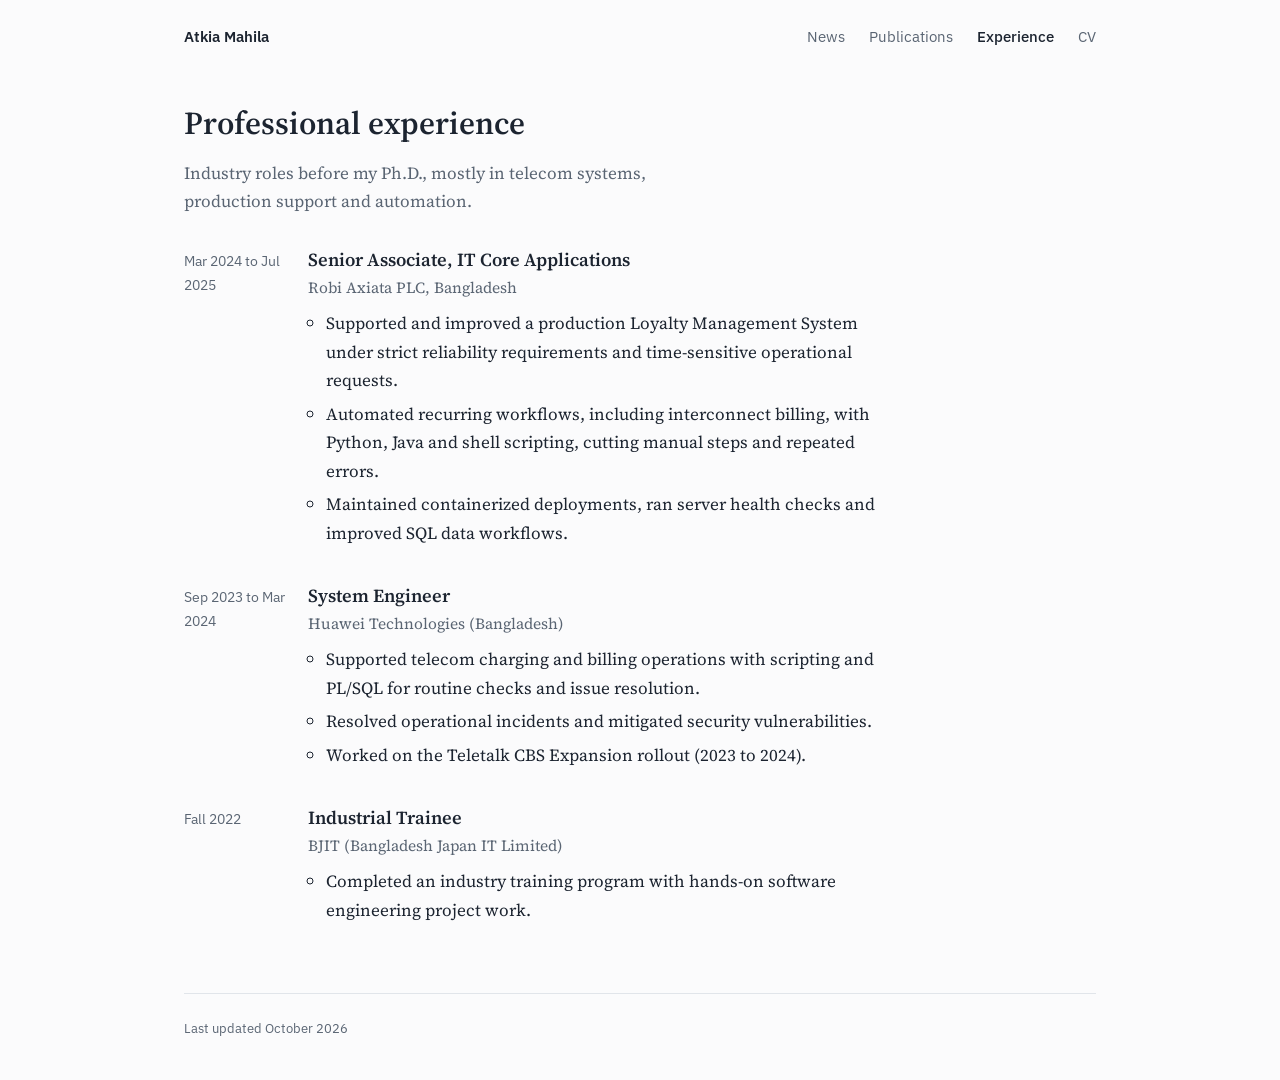
==== experience.html @ 1917e538 "Initial files added" ====
<!DOCTYPE html>
<html lang="en">
<head>
  <meta charset="utf-8">
  <meta name="viewport" content="width=device-width, initial-scale=1">
  <title>Professional experience | Atkia Mahila</title>
  <meta name="description" content="Professional experience of Atkia Mahila.">
  <link rel="icon" href="data:image/svg+xml,<svg xmlns='http://www.w3.org/2000/svg' viewBox='0 0 64 64'><rect width='64' height='64' rx='10' fill='%232B5C8A'/><text x='32' y='42' font-family='Georgia,serif' font-size='28' fill='white' text-anchor='middle'>AM</text></svg>">
  <link rel="preconnect" href="https://fonts.googleapis.com">
  <link rel="preconnect" href="https://fonts.gstatic.com" crossorigin>
  <link href="https://fonts.googleapis.com/css2?family=IBM+Plex+Sans:wght@400;500;600&family=Source+Serif+4:ital,opsz,wght@0,8..60,400;0,8..60,600;1,8..60,400&display=swap" rel="stylesheet">
  <link rel="stylesheet" href="assets/style.css">
</head>
<body>
<div class="wrap">

<header class="topbar">
  <a class="home" href="index.html">Atkia Mahila</a>
  <nav aria-label="Main">
    <a href="index.html#news">News</a>
    <a href="index.html#publications">Publications</a>
    <a href="experience.html" aria-current="page">Experience</a>
    <a href="assets/Atkia_Mahila_CV.pdf">CV</a>
  </nav>
</header>

<main>
  <h1 class="page-title">Professional experience</h1>
  <p class="page-lede">Industry roles before my Ph.D., mostly in telecom systems, production support and automation.</p>

  <ul class="dated timeline">
    <li>
      <span class="when">Mar 2024 to Jul 2025</span>
      <div>
        <h3>Senior Associate, IT Core Applications</h3>
        <p class="org">Robi Axiata PLC, Bangladesh</p>
        <ul>
          <li>Supported and improved a production Loyalty Management System under strict reliability requirements and time-sensitive operational requests.</li>
          <li>Automated recurring workflows, including interconnect billing, with Python, Java and shell scripting, cutting manual steps and repeated errors.</li>
          <li>Maintained containerized deployments, ran server health checks and improved SQL data workflows.</li>
        </ul>
      </div>
    </li>
    <li>
      <span class="when">Sep 2023 to Mar 2024</span>
      <div>
        <h3>System Engineer</h3>
        <p class="org">Huawei Technologies (Bangladesh)</p>
        <ul>
          <li>Supported telecom charging and billing operations with scripting and PL/SQL for routine checks and issue resolution.</li>
          <li>Resolved operational incidents and mitigated security vulnerabilities.</li>
          <li>Worked on the Teletalk CBS Expansion rollout (2023 to 2024).</li>
        </ul>
      </div>
    </li>
    <li>
      <span class="when">Fall 2022</span>
      <div>
        <h3>Industrial Trainee</h3>
        <p class="org">BJIT (Bangladesh Japan IT Limited)</p>
        <ul>
          <li>Completed an industry training program with hands-on software engineering project work.</li>
        </ul>
      </div>
    </li>
  </ul>
</main>

<footer class="site-footer">Last updated October 2026</footer>
</div>
</body>
</html>
---- assets/style.css ----
:root {
  --bg: #FBFBFC;
  --ink: #1C2430;
  --muted: #5A6573;
  --rule: #E1E5EA;
  --rule-strong: #B9C2CC;
  --accent: #2B5C8A;
  --accent-soft: #EEF3F8;
  --serif: "Source Serif 4", Georgia, "Times New Roman", serif;
  --sans: "IBM Plex Sans", system-ui, -apple-system, "Segoe UI", Roboto, sans-serif;
}
@media (prefers-color-scheme: dark) {
  :root {
    --bg: #14181E; --ink: #E4E8EE; --muted: #9AA4B1; --rule: #29303A;
    --rule-strong: #46505C; --accent: #8CB6E0; --accent-soft: #1C2633;
  }
}

* { box-sizing: border-box; }
html { scroll-behavior: smooth; scroll-padding-top: 1.5rem; }
@media (prefers-reduced-motion: reduce) { html { scroll-behavior: auto; } }

body {
  margin: 0; background: var(--bg); color: var(--ink);
  font-family: var(--serif); font-size: 1.0625rem; line-height: 1.68;
  -webkit-font-smoothing: antialiased;
}
a { color: var(--accent); text-decoration: none; }
a:hover { text-decoration: underline; text-underline-offset: 3px; }
a:focus-visible, summary:focus-visible { outline: 2px solid var(--accent); outline-offset: 3px; border-radius: 2px; }

.wrap { max-width: 960px; margin: 0 auto; padding: 0 1.5rem; }

/* Top bar */
.topbar { display: flex; justify-content: space-between; align-items: baseline; gap: 1rem; padding-top: 1.5rem; font-family: var(--sans); font-size: 0.9375rem; }
.topbar .home { color: var(--ink); font-weight: 600; }
.topbar nav { display: flex; gap: 0.25rem 1.5rem; flex-wrap: wrap; }
.topbar nav a { color: var(--muted); }
.topbar nav a:hover, .topbar nav a[aria-current="page"] { color: var(--ink); }
.topbar nav a[aria-current="page"] { font-weight: 500; }

/* Hero: photo + icons left, about right */
.hero { display: grid; grid-template-columns: 220px minmax(0, 1fr); gap: 3.5rem; padding: 3rem 0 1rem; }
.photo { width: 220px; aspect-ratio: 3 / 4; object-fit: cover; border-radius: 8px; display: block; }

.icons { display: flex; gap: 0.5rem; margin-top: 1rem; list-style: none; padding: 0; }
.icons a {
  display: grid; place-items: center; width: 38px; height: 38px;
  border-radius: 50%; border: 1px solid var(--rule); color: var(--muted);
  transition: color .15s, border-color .15s, background-color .15s;
}
.icons a:hover { color: var(--accent); border-color: var(--accent); background: var(--accent-soft); text-decoration: none; }
.icons svg { width: 18px; height: 18px; }
@media (prefers-reduced-motion: reduce) { .icons a { transition: none; } }

.intro h1 { font-size: 2.25rem; line-height: 1.15; font-weight: 600; margin: 0 0 0.35rem; }
.intro .role { font-family: var(--sans); font-size: 0.9688rem; color: var(--muted); margin: 0 0 1.5rem; line-height: 1.5; }
.intro p { margin: 0 0 1rem; max-width: 66ch; }
.interests { color: var(--muted); }
.interests strong { color: var(--ink); font-weight: 600; }

/* Quote */
.quote-block { text-align: center; padding: 2.5rem 0 1rem; }
.ornament { display: flex; align-items: center; justify-content: center; gap: 1rem; font-size: 1.15rem; margin-bottom: 1.25rem; }
.ornament::before, .ornament::after { content: ""; height: 1px; width: min(120px, 20vw); background: var(--rule-strong); }
.quote-block blockquote { margin: 0 auto; max-width: 34em; }
.quote-block p {
  font-style: italic; font-size: 1.375rem; line-height: 1.5; margin: 0 0 0.85rem;
  text-wrap: balance;
}
.quote-block footer { font-family: var(--sans); font-size: 0.875rem; color: var(--muted); }

/* Sections */
.section { margin-top: 3.25rem; }
.section h2 { font-size: 1.5rem; font-weight: 600; line-height: 1.25; margin: 0 0 1.25rem; padding-bottom: 0.5rem; border-bottom: 1px solid var(--rule); }

/* News + timeline: shared date column */
.dated { list-style: none; padding: 0; margin: 0; }
.dated > li { display: grid; grid-template-columns: 6.5rem minmax(0, 1fr); gap: 1.25rem; }
.dated > li + li { margin-top: 0.8rem; }
.dated .when { font-family: var(--sans); font-size: 0.875rem; color: var(--muted); padding-top: 0.15rem; }

/* Publications */
.pub { display: grid; grid-template-columns: 6.5rem minmax(0, 1fr); gap: 1.25rem; }
.pub + .pub { margin-top: 1.75rem; }
.venue {
  font-family: var(--sans); font-size: 0.8125rem; font-weight: 500; color: var(--accent);
  border: 1px solid var(--accent); border-radius: 3px; padding: 0.2rem 0.45rem;
  text-align: center; align-self: start; margin-top: 0.2rem;
}
.pub .title { font-weight: 600; margin: 0 0 0.2rem; line-height: 1.4; }
.pub .authors, .pub .where { margin: 0; font-size: 0.9688rem; color: var(--muted); }
.pub .authors .me { color: var(--ink); font-weight: 600; }
.pub .where em { color: var(--ink); }
.pub .actions { font-family: var(--sans); font-size: 0.875rem; margin-top: 0.45rem; display: flex; gap: 1.1rem; flex-wrap: wrap; align-items: baseline; }
.pub .actions .soon { color: var(--muted); }
.pub details summary { cursor: pointer; color: var(--accent); list-style: none; }
.pub details summary::-webkit-details-marker { display: none; }
.pub details[open] summary { color: var(--ink); }
.pub pre { margin: 0.6rem 0 0; padding: 0.85rem 1rem; background: var(--accent-soft); border-radius: 4px; font-size: 0.8125rem; line-height: 1.5; overflow-x: auto; }

/* Experience page */
.page-title { font-size: 2rem; font-weight: 600; margin: 3rem 0 0.5rem; }
.page-lede { color: var(--muted); margin: 0 0 2rem; max-width: 60ch; }
.timeline > li + li { margin-top: 2rem; }
.timeline h3 { font-size: 1.15rem; font-weight: 600; margin: 0 0 0.15rem; line-height: 1.35; }
.timeline .org { margin: 0; color: var(--muted); font-size: 0.9688rem; }
.timeline ul { margin: 0.5rem 0 0; padding-left: 1.1rem; max-width: 66ch; }
.timeline ul li { margin-bottom: 0.3rem; }

/* Footer */
.site-footer { margin-top: 4rem; padding: 1.5rem 0 2.5rem; border-top: 1px solid var(--rule); font-family: var(--sans); font-size: 0.8125rem; color: var(--muted); }

/* Small screens */
@media (max-width: 760px) {
  .hero { grid-template-columns: 1fr; gap: 1.75rem; padding-top: 2rem; }
  .profile { display: flex; flex-direction: column; align-items: center; }
  .photo { width: 180px; }
  .intro h1 { font-size: 1.875rem; }
  .quote-block p { font-size: 1.2rem; }
}
@media (max-width: 520px) {
  .topbar { flex-direction: column; gap: 0.5rem; }
  .topbar nav { gap: 0.25rem 1.1rem; font-size: 0.875rem; }
  .pub, .dated > li { grid-template-columns: 1fr; gap: 0.35rem; }
  .venue { justify-self: start; }
}
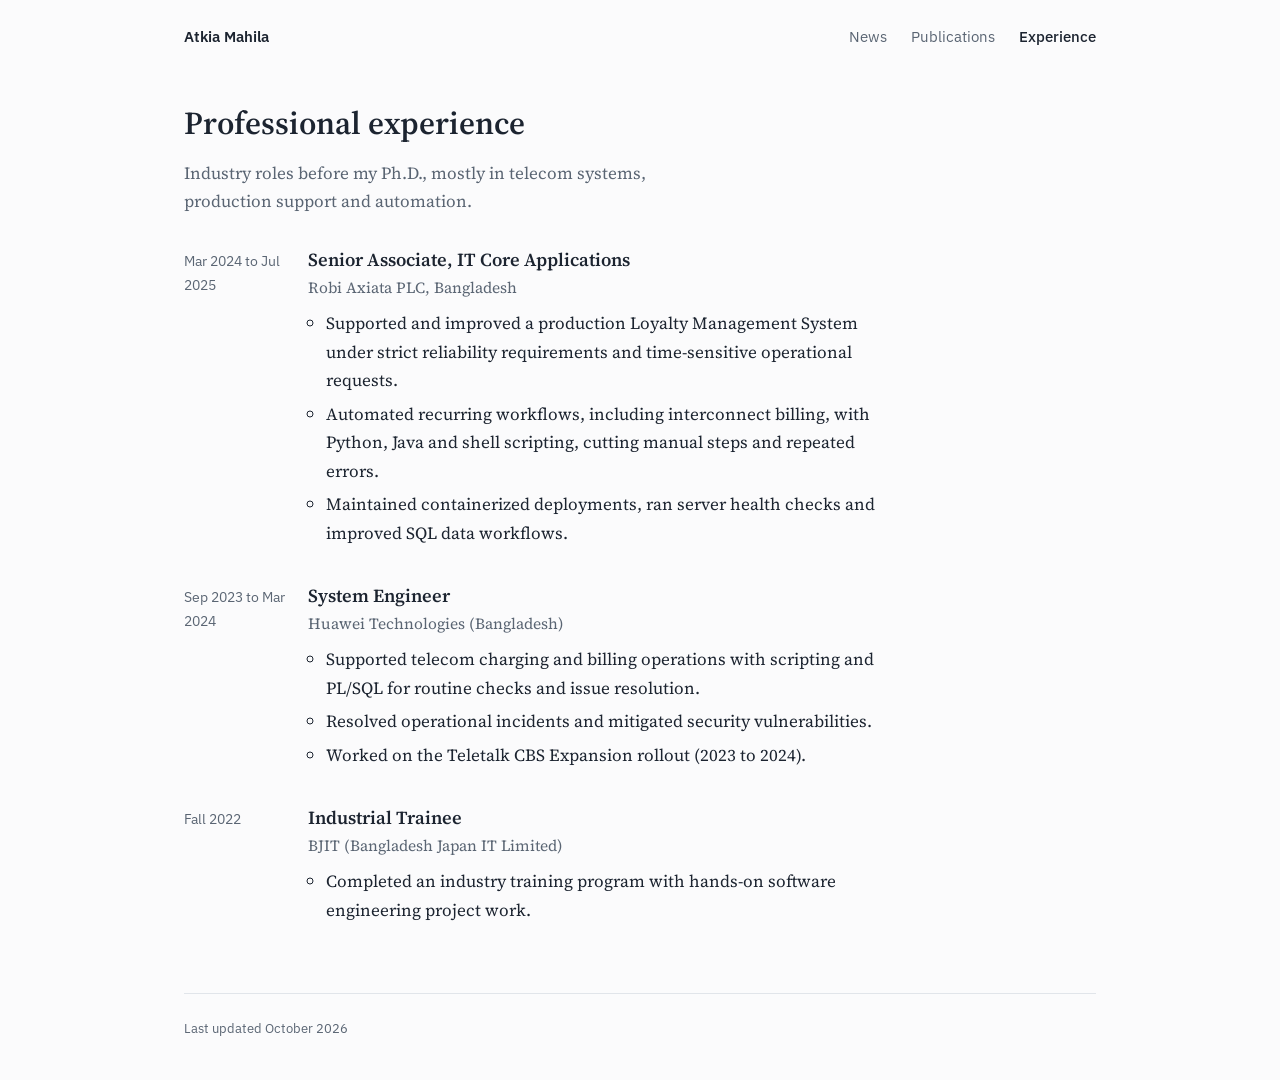
==== commit 75833e6c: "Added icons" ====
--- a/experience.html
+++ b/experience.html
@@ -20,7 +20,6 @@
     <a href="index.html#news">News</a>
     <a href="index.html#publications">Publications</a>
     <a href="experience.html" aria-current="page">Experience</a>
-    <a href="assets/Atkia_Mahila_CV.pdf">CV</a>
   </nav>
 </header>
 
